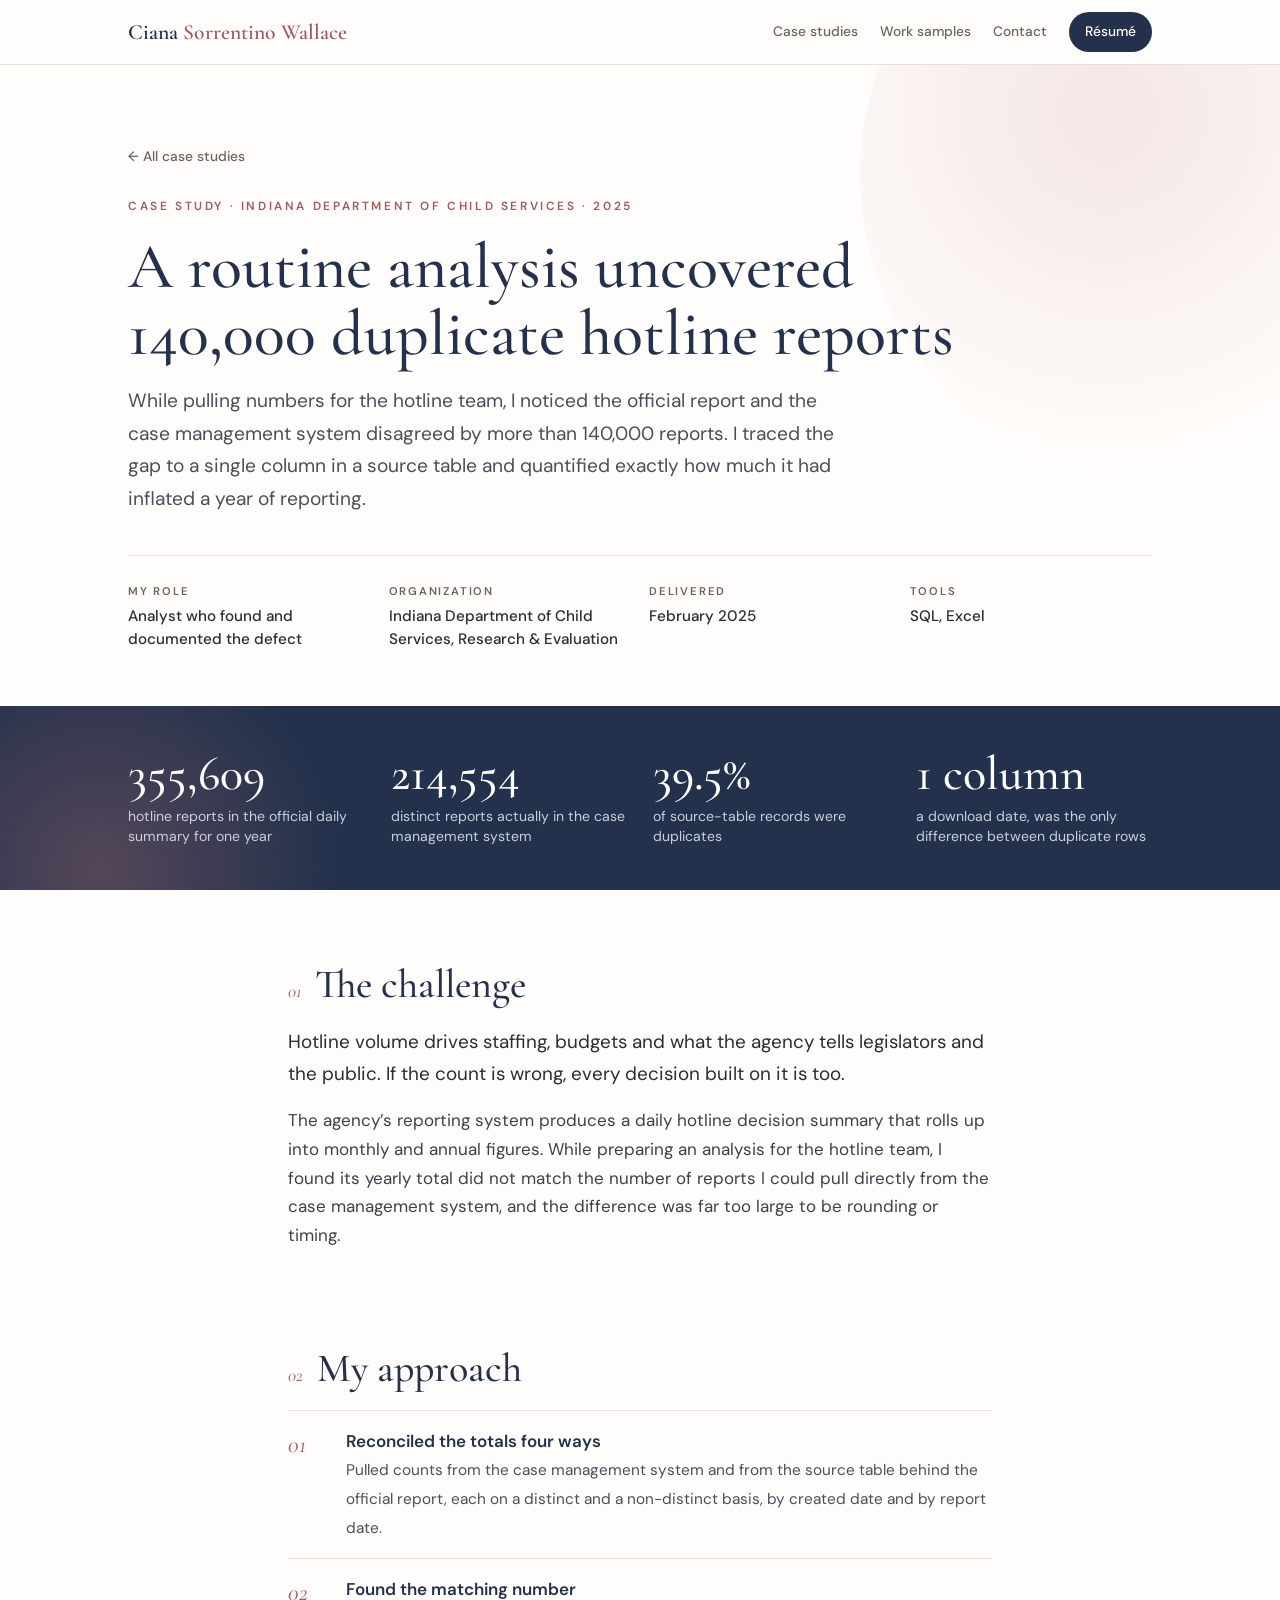
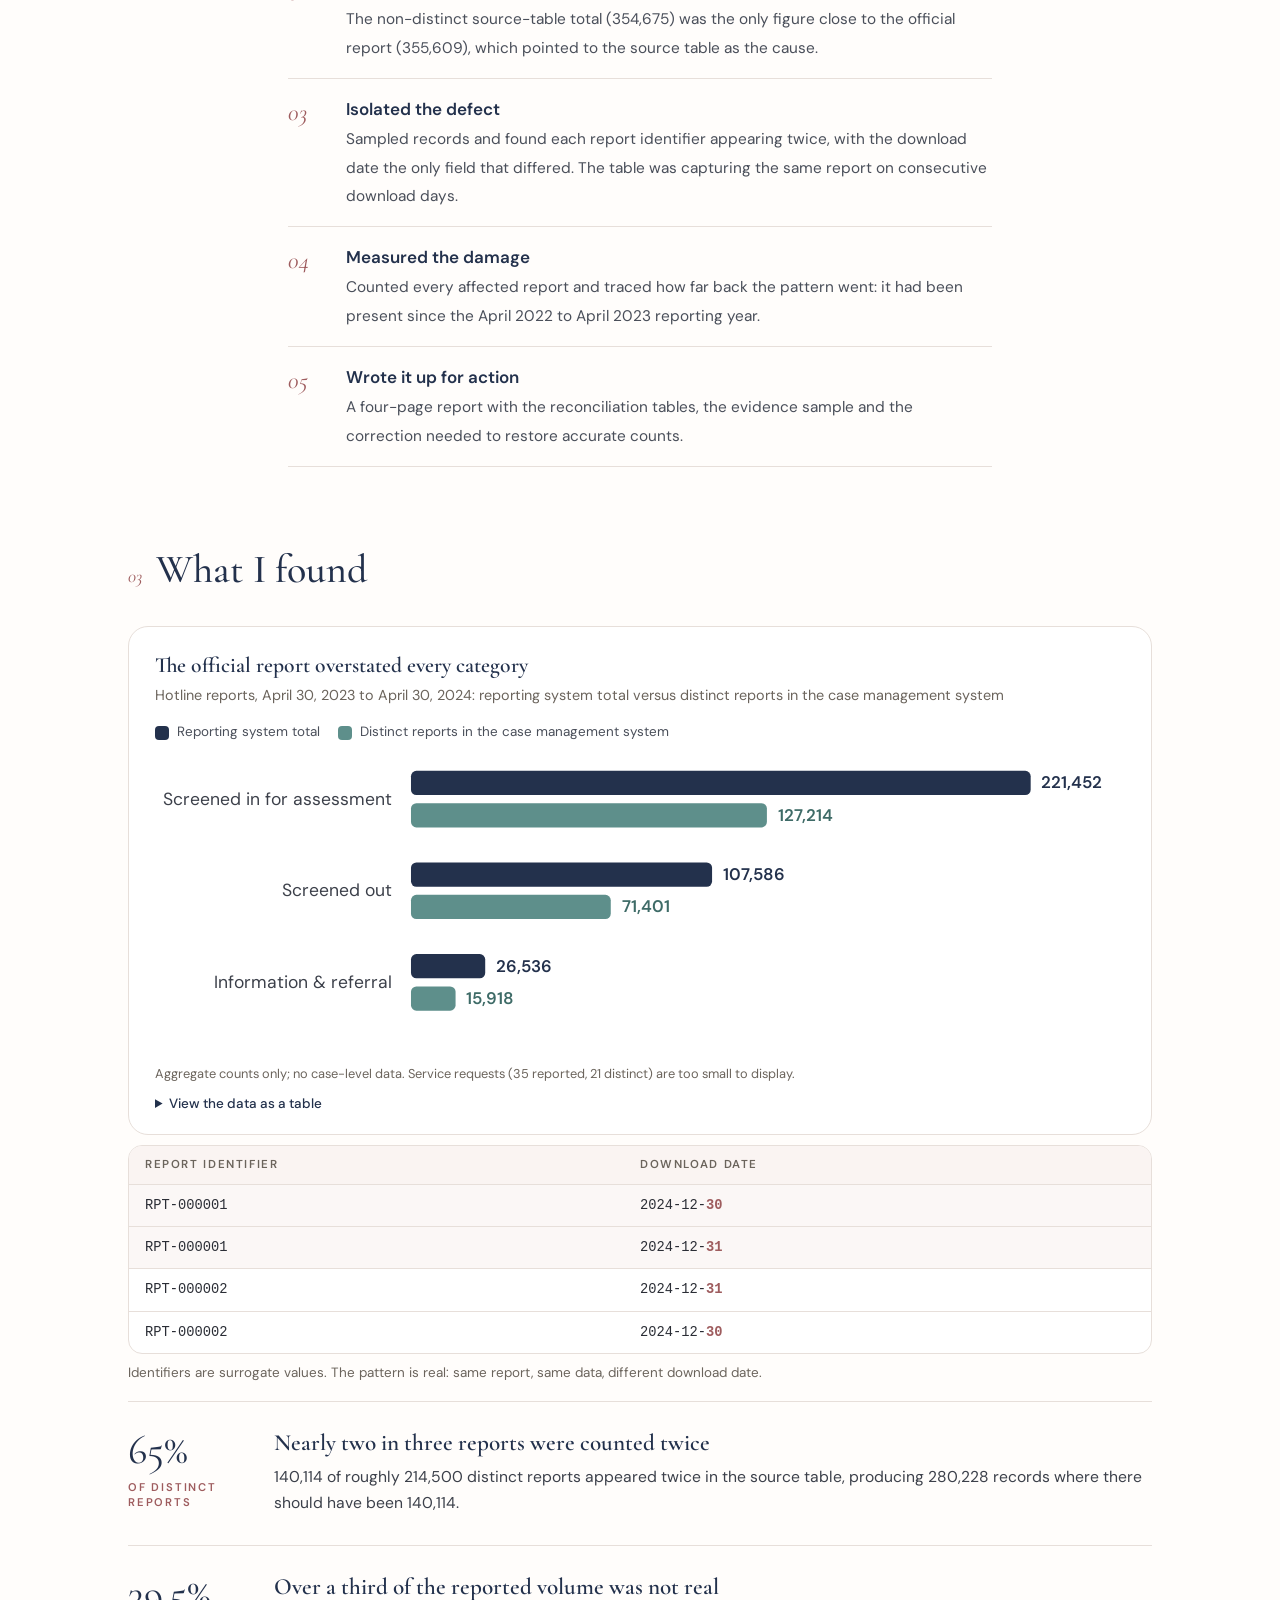
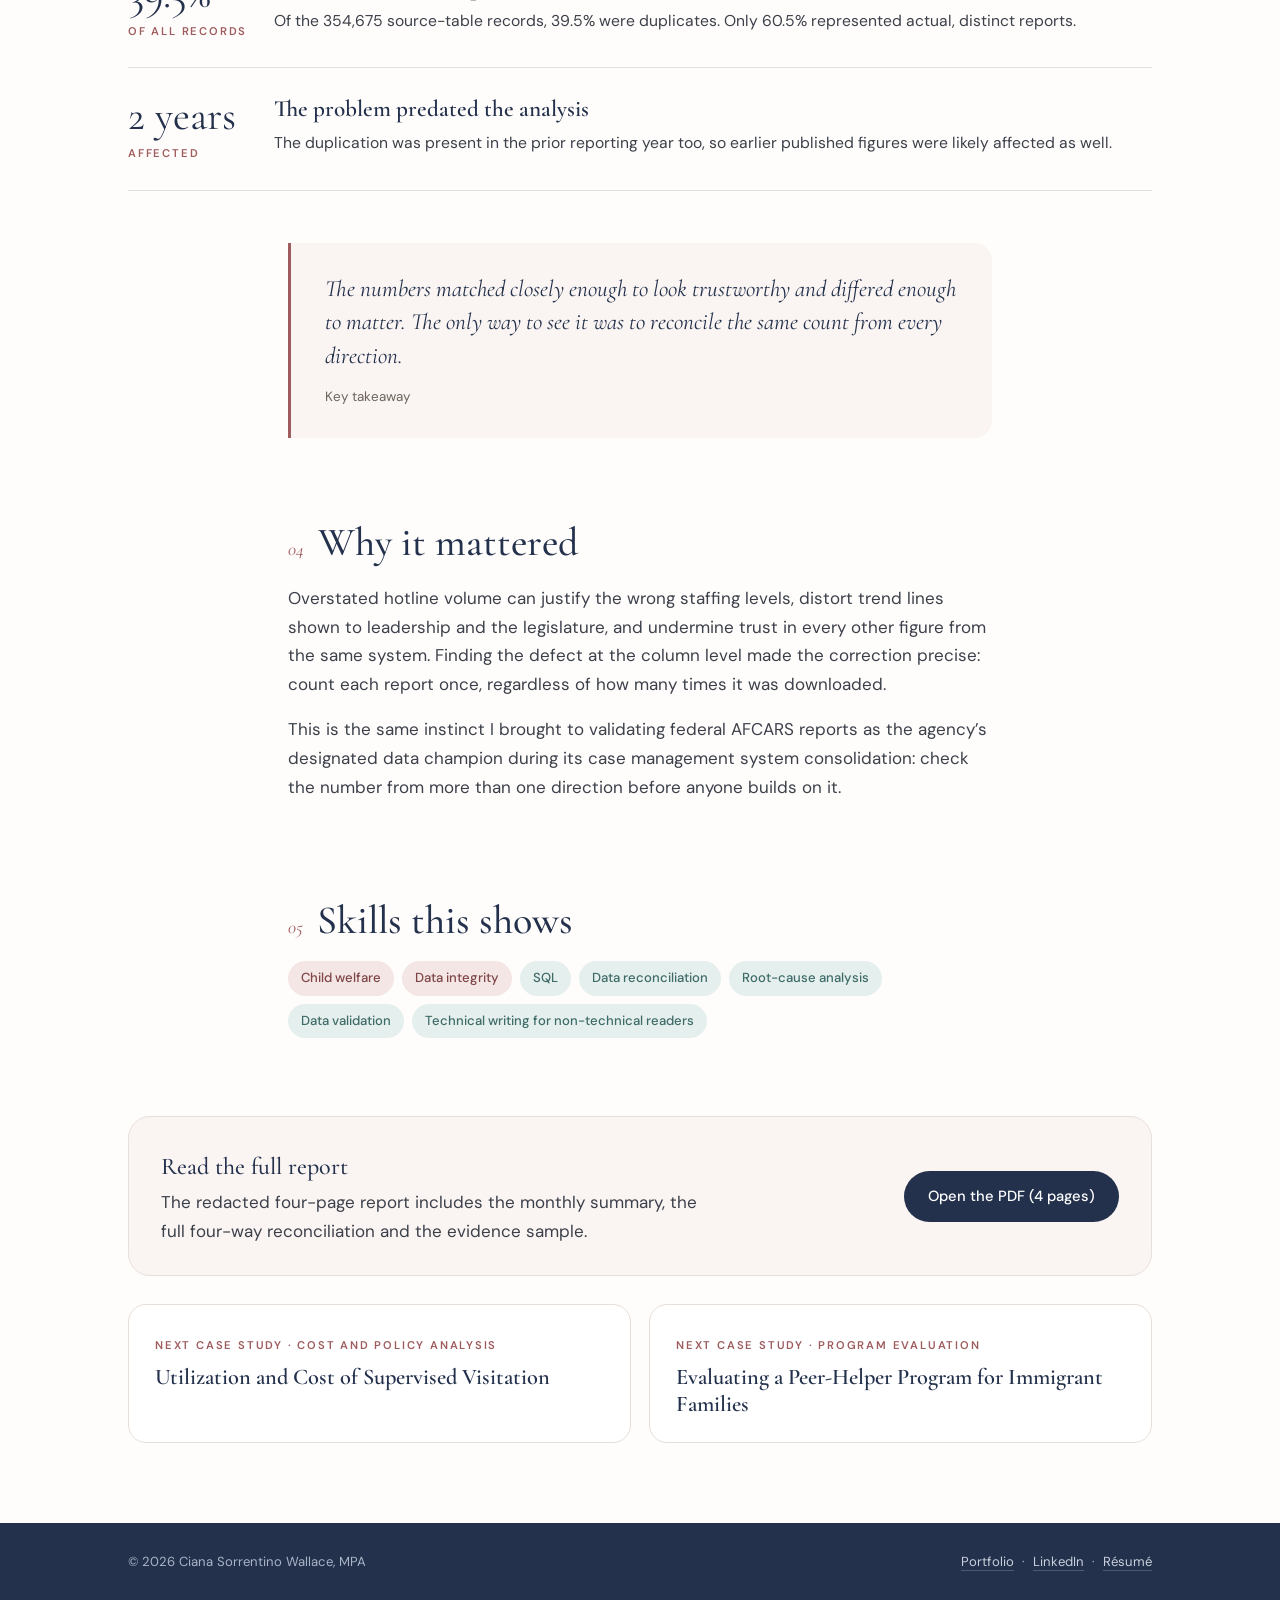
==== case-studies/hotline-data-discrepancy.html @ 630cbed9 "Add three case study pages and featured case studies section - Case studies: supervised visitation c" ====
<!doctype html>
<html lang="en">
<head>
<meta charset="utf-8">
<meta name="viewport" content="width=device-width, initial-scale=1">
<title>Finding a Hidden Duplication Defect in Hotline Data | Case study | Ciana Sorrentino Wallace, MPA</title>
<meta name="description" content="Case study: how a routine analysis uncovered a duplication defect that inflated a year of child abuse hotline reporting by 39.5 percent.">
<link rel="canonical" href="https://ciana-sorrentino-wallace.github.io/case-studies/hotline-data-discrepancy.html">
<meta name="author" content="Ciana Sorrentino Wallace">
<meta property="og:type" content="article">
<meta property="og:title" content="Finding a Hidden Duplication Defect in Hotline Data | Case study">
<meta property="og:description" content="Case study: how a routine analysis uncovered a duplication defect that inflated a year of child abuse hotline reporting by 39.5 percent.">
<meta property="og:url" content="https://ciana-sorrentino-wallace.github.io/case-studies/hotline-data-discrepancy.html">
<meta property="og:image" content="https://ciana-sorrentino-wallace.github.io/og-image.jpg">
<meta name="twitter:card" content="summary_large_image">
<link rel="icon" href="../favicon.ico" sizes="any">
<link rel="icon" type="image/png" sizes="32x32" href="../favicon-32.png">
<link rel="apple-touch-icon" href="../apple-touch-icon.png">
<meta name="theme-color" content="#23314C">
<link rel="preconnect" href="https://fonts.googleapis.com">
<link rel="preconnect" href="https://fonts.gstatic.com" crossorigin>
<link href="https://fonts.googleapis.com/css2?family=Cormorant+Garamond:ital,wght@0,500;0,600;1,500&family=DM+Sans:opsz,wght@9..40,400;9..40,500;9..40,600&display=swap" rel="stylesheet">
<link rel="stylesheet" href="case.css">
<script data-goatcounter="https://cianasw.goatcounter.com/count" async src="//gc.zgo.at/count.js"></script>
</head>
<body>
<a class="skip" href="#main">Skip to content</a>
<header class="nav"><div class="wrap">
  <a class="mark" href="../">Ciana <span>Sorrentino Wallace</span></a>
  <nav class="links" aria-label="Site">
    <a class="hide-sm" href="../#case-studies">Case studies</a>
    <a class="hide-sm" href="../#work">Work samples</a>
    <a class="hide-sm" href="../#contact">Contact</a>
    <a class="pill" href="../Ciana_Sorrentino_Wallace_Resume.pdf" target="_blank" rel="noopener" data-goatcounter-click="resume-case">R&eacute;sum&eacute;</a>
  </nav>
</div></header>
<main id="main">
<section class="hero"><div class="wrap">
  <a class="back" href="../#case-studies">&larr; All case studies</a>
  <div class="eyebrow">Case study &middot; Indiana Department of Child Services &middot; 2025</div>
  <h1>A routine analysis uncovered 140,000 duplicate hotline reports</h1>
  <p class="lede">While pulling numbers for the hotline team, I noticed the official report and the case management system disagreed by more than 140,000 reports. I traced the gap to a single column in a source table and quantified exactly how much it had inflated a year of reporting.</p>
  <div class="meta"><div><span>My role</span><b>Analyst who found and documented the defect</b></div><div><span>Organization</span><b>Indiana Department of Child Services, Research &amp; Evaluation</b></div><div><span>Delivered</span><b>February 2025</b></div><div><span>Tools</span><b>SQL, Excel</b></div></div>
</div></section>
<section class="glance" aria-label="At a glance"><div class="wrap"><div class="stats"><div><b>355,609</b><span>hotline reports in the official daily summary for one year</span></div><div><b>214,554</b><span>distinct reports actually in the case management system</span></div><div><b>39.5%</b><span>of source-table records were duplicates</span></div><div><b>1 column</b><span>a download date, was the only difference between duplicate rows</span></div></div></div></section>
<section class="sec"><div class="wrap narrow">
  <div class="lab"><i>01</i><h2>The challenge</h2></div>
  
  <p class="big">Hotline volume drives staffing, budgets and what the agency tells legislators and the public. If the count is wrong, every decision built on it is too.</p>
  <p>The agency&rsquo;s reporting system produces a daily hotline decision summary that rolls up into monthly and annual figures. While preparing an analysis for the hotline team, I found its yearly total did not match the number of reports I could pull directly from the case management system, and the difference was far too large to be rounding or timing.</p>
</div></section>
<section class="sec"><div class="wrap narrow">
  <div class="lab"><i>02</i><h2>My approach</h2></div>
  <ol class="steps"><li><b>Reconciled the totals four ways</b><span>Pulled counts from the case management system and from the source table behind the official report, each on a distinct and a non-distinct basis, by created date and by report date.</span></li><li><b>Found the matching number</b><span>The non-distinct source-table total (354,675) was the only figure close to the official report (355,609), which pointed to the source table as the cause.</span></li><li><b>Isolated the defect</b><span>Sampled records and found each report identifier appearing twice, with the download date the only field that differed. The table was capturing the same report on consecutive download days.</span></li><li><b>Measured the damage</b><span>Counted every affected report and traced how far back the pattern went: it had been present since the April 2022 to April 2023 reporting year.</span></li><li><b>Wrote it up for action</b><span>A four-page report with the reconciliation tables, the evidence sample and the correction needed to restore accurate counts.</span></li></ol>
</div></section>
<section class="sec"><div class="wrap">
  <div class="lab"><i>03</i><h2>What I found</h2></div>
  <figure class="chart">
  <div class="ct">The official report overstated every category</div>
  <div class="cs">Hotline reports, April 30, 2023 to April 30, 2024: reporting system total versus distinct reports in the case management system</div>
  <div class="legend"><span><i style="background:#23314C"></i>Reporting system total</span><span><i style="background:#5E8F8B"></i>Distinct reports in the case management system</span></div>
  <div class="sv" tabindex="0" role="region" aria-label="Chart, scrolls sideways on small screens"><svg viewBox="0 0 720 224" role="img" aria-labelledby="c2t c2d"><title id="c2t">Reported versus actual hotline reports by decision</title><desc id="c2d">For every hotline decision type, the reporting system total was far higher than the count of distinct reports in the case management system.</desc><text x="176" y="39.0" text-anchor="end" font-size="13" fill="#3C404A">Screened in for assessment</text><rect x="190" y="14" width="460.0" height="18" rx="4" fill="#23314C"><title>Reported: 221,452</title></rect><text x="658.0" y="27" font-size="12.5" fill="#23314C" font-weight="600">221,452</text><rect x="190" y="38" width="264.2" height="18" rx="4" fill="#5E8F8B"><title>Actual distinct reports: 127,214</title></rect><text x="462.2" y="51" font-size="12.5" fill="#3E6B67" font-weight="600">127,214</text><text x="176" y="107.0" text-anchor="end" font-size="13" fill="#3C404A">Screened out</text><rect x="190" y="82" width="223.5" height="18" rx="4" fill="#23314C"><title>Reported: 107,586</title></rect><text x="421.5" y="95" font-size="12.5" fill="#23314C" font-weight="600">107,586</text><rect x="190" y="106" width="148.3" height="18" rx="4" fill="#5E8F8B"><title>Actual distinct reports: 71,401</title></rect><text x="346.3" y="119" font-size="12.5" fill="#3E6B67" font-weight="600">71,401</text><text x="176" y="175.0" text-anchor="end" font-size="13" fill="#3C404A">Information &amp; referral</text><rect x="190" y="150" width="55.1" height="18" rx="4" fill="#23314C"><title>Reported: 26,536</title></rect><text x="253.1" y="163" font-size="12.5" fill="#23314C" font-weight="600">26,536</text><rect x="190" y="174" width="33.1" height="18" rx="4" fill="#5E8F8B"><title>Actual distinct reports: 15,918</title></rect><text x="231.1" y="187" font-size="12.5" fill="#3E6B67" font-weight="600">15,918</text></svg></div>
  <figcaption>Aggregate counts only; no case-level data. Service requests (35 reported, 21 distinct) are too small to display.</figcaption>
  <details><summary>View the data as a table</summary><table><thead><tr><th scope="col">Decision</th><th scope="col">Reporting system total</th><th scope="col">Distinct reports (case management system)</th></tr></thead><tbody><tr><td>Screened in for assessment</td><td>221,452</td><td>127,214</td></tr><tr><td>Screened out</td><td>107,586</td><td>71,401</td></tr><tr><td>Information &amp; referral</td><td>26,536</td><td>15,918</td></tr><tr><td>All decisions</td><td>355,609</td><td>214,554</td></tr></tbody></table></details>
</figure>
  <div class="dups" role="table" aria-label="Sample of duplicated source-table rows (surrogate identifiers)">
    <div role="row"><span role="columnheader">Report identifier</span><span role="columnheader">Download date</span></div>
    <div class="pair" role="row"><span role="cell">RPT-000001</span><span role="cell">2024-12-<em>30</em></span></div>
    <div class="pair" role="row"><span role="cell">RPT-000001</span><span role="cell">2024-12-<em>31</em></span></div>
    <div role="row"><span role="cell">RPT-000002</span><span role="cell">2024-12-<em>31</em></span></div>
    <div role="row"><span role="cell">RPT-000002</span><span role="cell">2024-12-<em>30</em></span></div>
  </div>
  <p style="font-size:.84rem;color:#6B645C;margin-top:8px">Identifiers are surrogate values. The pattern is real: same report, same data, different download date.</p><div class="finding"><div class="n">65%<small>Of distinct reports</small></div><div><h3>Nearly two in three reports were counted twice</h3><p>140,114 of roughly 214,500 distinct reports appeared twice in the source table, producing 280,228 records where there should have been 140,114.</p></div></div><div class="finding"><div class="n">39.5%<small>Of all records</small></div><div><h3>Over a third of the reported volume was not real</h3><p>Of the 354,675 source-table records, 39.5% were duplicates. Only 60.5% represented actual, distinct reports.</p></div></div><div class="finding"><div class="n">2 years<small>Affected</small></div><div><h3>The problem predated the analysis</h3><p>The duplication was present in the prior reporting year too, so earlier published figures were likely affected as well.</p></div></div>
</div></section>
<div class="wrap narrow"><blockquote class="pull"><p>The numbers matched closely enough to look trustworthy and differed enough to matter. The only way to see it was to reconcile the same count from every direction.</p><cite>Key takeaway</cite></blockquote></div><section class="sec"><div class="wrap narrow">
  <div class="lab"><i>04</i><h2>Why it mattered</h2></div>
  
  <p>Overstated hotline volume can justify the wrong staffing levels, distort trend lines shown to leadership and the legislature, and undermine trust in every other figure from the same system. Finding the defect at the column level made the correction precise: count each report once, regardless of how many times it was downloaded.</p>
  <p>This is the same instinct I brought to validating federal AFCARS reports as the agency&rsquo;s designated data champion during its case management system consolidation: check the number from more than one direction before anyone builds on it.</p>
</div></section>
<section class="sec"><div class="wrap narrow">
  <div class="lab"><i>05</i><h2>Skills this shows</h2></div>
  <div class="chips"><span class="chip rose">Child welfare</span><span class="chip rose">Data integrity</span><span class="chip">SQL</span><span class="chip">Data reconciliation</span><span class="chip">Root-cause analysis</span><span class="chip">Data validation</span><span class="chip">Technical writing for non-technical readers</span></div>
</div></section>
<div class="wrap"><div class="report">
  <p><b>Read the full report</b>The redacted four-page report includes the monthly summary, the full four-way reconciliation and the evidence sample.</p>
  <a class="btn primary" href="../07_Hotline_Data_Discrepancy_Report.pdf" target="_blank" rel="noopener" data-goatcounter-click="case-pdf-07">Open the PDF (4 pages)</a>
</div></div>

  <div class="wrap"><div class="next"><a href="supervised-visitation-cost-analysis.html"><small>Next case study &middot; Cost and policy analysis</small><b>Utilization and Cost of Supervised Visitation</b></a><a href="natural-helpers-evaluation.html"><small>Next case study &middot; Program evaluation</small><b>Evaluating a Peer-Helper Program for Immigrant Families</b></a></div></div>
</main>
<footer><div class="wrap"><span>&copy; 2026 Ciana Sorrentino Wallace, MPA</span><span><a href="../">Portfolio</a> &nbsp;&middot;&nbsp; <a href="https://www.linkedin.com/in/cianasorrentino/" target="_blank" rel="noopener">LinkedIn</a> &nbsp;&middot;&nbsp; <a href="../Ciana_Sorrentino_Wallace_Resume.pdf" target="_blank" rel="noopener">R&eacute;sum&eacute;</a></span></div></footer>
</body>
</html>
---- case-studies/case.css ----
:root{
  --navy:#23314C; --navy-2:#2E3F60; --rose:#9E5C5E; --rose-soft:#F3E6E4; --rose-mist:#FAF4F2;
  --teal:#5E8F8B; --teal-dk:#3E6B67; --teal-soft:#E5EFEE; --grey:#6B645C; --ink:#2A2D35; --line:#E7DFDA; --paper:#FFFDFB;
  --serif:'Cormorant Garamond', Georgia, serif; --sans:'DM Sans', system-ui, -apple-system, sans-serif;
}
*{box-sizing:border-box;margin:0;padding:0}
html{scroll-behavior:smooth}
body{font-family:var(--sans);color:var(--ink);background:var(--paper);line-height:1.7;font-size:17px;-webkit-font-smoothing:antialiased}
a{color:inherit}
.wrap{max-width:1080px;margin:0 auto;padding:0 28px}
.narrow{max-width:760px}
.skip{position:absolute;left:-999px;top:0;background:var(--navy);color:#fff;padding:10px 16px;z-index:50}
.skip:focus{left:16px;top:12px}

/* nav */
header.nav{position:sticky;top:0;z-index:20;background:rgba(255,253,251,.92);backdrop-filter:saturate(160%) blur(10px);border-bottom:1px solid var(--line)}
.nav .wrap{display:flex;align-items:center;justify-content:space-between;height:64px;gap:16px}
.mark{font-family:var(--serif);font-size:1.35rem;font-weight:600;color:var(--navy);text-decoration:none;white-space:nowrap}
.mark span{color:var(--rose)}
.nav .links{display:flex;gap:22px;align-items:center}
.nav .links a{text-decoration:none;font-size:.86rem;font-weight:500;color:var(--grey)}
.nav .links a:hover{color:var(--navy)}
.nav .links a.pill{padding:8px 16px;border-radius:999px;background:var(--navy);color:#fff}
.nav .links a.pill:hover{background:var(--rose)}
@media(max-width:700px){.nav .links a.hide-sm{display:none}}

/* hero */
.hero{padding:76px 0 56px;position:relative;overflow:hidden}
.hero:before{content:"";position:absolute;right:-200px;top:-200px;width:620px;height:620px;border-radius:50%;background:radial-gradient(circle at 40% 40%,var(--rose-soft),rgba(243,230,228,0) 68%);z-index:-1}
.back{display:inline-flex;gap:8px;align-items:center;font-size:.86rem;font-weight:500;color:var(--grey);text-decoration:none;margin-bottom:28px}
.back:hover{color:var(--rose)}
.eyebrow{font-size:.74rem;letter-spacing:.22em;text-transform:uppercase;color:var(--rose);font-weight:600}
.hero h1{font-family:var(--serif);font-weight:500;color:var(--navy);font-size:clamp(2.4rem,5.4vw,4rem);line-height:1.05;margin:16px 0 18px;max-width:900px}
.hero .lede{font-size:1.2rem;color:#4A4F5A;max-width:720px}
.meta{display:grid;grid-template-columns:repeat(4,minmax(0,1fr));gap:18px;margin-top:40px;padding-top:26px;border-top:1px solid var(--line)}
.meta div span{display:block;font-size:.7rem;letter-spacing:.16em;text-transform:uppercase;color:var(--grey);font-weight:600;margin-bottom:4px}
.meta div b{font-weight:500;color:var(--ink);font-size:.95rem;line-height:1.45;display:block}
@media(max-width:820px){.meta{grid-template-columns:repeat(2,minmax(0,1fr))}}

/* stats */
.glance{background:var(--navy);color:#E9ECF2;padding:44px 0;position:relative;overflow:hidden}
.glance:before{content:"";position:absolute;left:-140px;bottom:-220px;width:480px;height:480px;border-radius:50%;background:radial-gradient(circle,rgba(176,110,112,.35),rgba(176,110,112,0) 70%)}
.stats{display:grid;grid-template-columns:repeat(4,minmax(0,1fr));gap:26px;position:relative}
.stats div b{display:block;font-family:var(--serif);font-size:clamp(2.2rem,4vw,3rem);font-weight:500;color:#fff;line-height:1}
.stats div span{display:block;font-size:.88rem;color:#C9CFDB;margin-top:8px;line-height:1.45}
@media(max-width:820px){.stats{grid-template-columns:repeat(2,minmax(0,1fr))}}

/* body sections */
.sec{padding:72px 0 8px}
.sec .lab{display:flex;align-items:baseline;gap:14px;margin-bottom:18px}
.sec .lab i{font-family:var(--serif);font-style:italic;color:var(--rose);font-size:1.15rem}
.sec h2{font-family:var(--serif);font-weight:500;font-size:clamp(1.9rem,3.4vw,2.5rem);color:var(--navy);line-height:1.12}
.sec p{margin-bottom:16px;color:#3C404A}
.sec p.big{font-size:1.18rem;color:var(--ink)}
.steps{list-style:none;counter-reset:s;margin-top:10px}
.steps li{counter-increment:s;position:relative;padding:16px 0 16px 58px;border-top:1px solid var(--line)}
.steps li:last-child{border-bottom:1px solid var(--line)}
.steps li:before{content:counter(s,decimal-leading-zero);position:absolute;left:0;top:14px;font-family:var(--serif);font-size:1.5rem;color:var(--rose);font-style:italic}
.steps li b{display:block;color:var(--navy);font-weight:600}
.steps li span{color:#4A4F5A;font-size:.96rem}

.finding{display:grid;grid-template-columns:120px 1fr;gap:26px;padding:28px 0;border-top:1px solid var(--line)}
.finding:last-of-type{border-bottom:1px solid var(--line)}
.finding .n{font-family:var(--serif);font-size:2.6rem;line-height:1;color:var(--navy)}
.finding .n small{display:block;font-family:var(--sans);font-size:.7rem;letter-spacing:.16em;text-transform:uppercase;color:var(--rose);font-weight:600;margin-top:8px;line-height:1.4}
.finding h3{font-family:var(--serif);font-size:1.45rem;font-weight:600;color:var(--navy);line-height:1.2;margin-bottom:6px}
.finding p{margin:0;font-size:.98rem}
@media(max-width:640px){.finding{grid-template-columns:1fr;gap:10px}}

/* figures */
figure.chart{margin:34px 0 10px;background:#fff;border:1px solid var(--line);border-radius:20px;padding:26px 26px 18px}
figure.chart .ct{font-family:var(--serif);font-size:1.35rem;font-weight:600;color:var(--navy);line-height:1.2}
figure.chart .cs{font-size:.9rem;color:var(--grey);margin:4px 0 14px}
figure.chart svg{display:block;width:100%;height:auto;overflow:visible}
figure.chart figcaption{font-size:.8rem;color:var(--grey);margin-top:10px;line-height:1.5}
figure.chart details{margin-top:10px;font-size:.84rem}
figure.chart summary{cursor:pointer;color:var(--navy);font-weight:500}
figure.chart table{border-collapse:collapse;margin-top:10px;width:100%;font-size:.84rem}
figure.chart th,figure.chart td{text-align:left;padding:6px 8px;border-bottom:1px solid var(--line)}
figure.chart th{color:var(--grey);font-weight:600}
.legend{display:flex;flex-wrap:wrap;gap:18px;font-size:.84rem;color:#4A4F5A;margin-bottom:8px}
.legend span{display:inline-flex;align-items:center;gap:8px}
.legend i{display:inline-block;width:14px;height:14px;border-radius:4px}

/* quote */
.pull{margin:44px 0 10px;padding:30px 34px;border-left:3px solid var(--rose);background:var(--rose-mist);border-radius:0 18px 18px 0}
.pull p{font-family:var(--serif);font-style:italic;font-size:1.45rem;line-height:1.45;color:var(--navy);margin:0}
.pull cite{display:block;font-style:normal;font-size:.84rem;color:var(--grey);margin-top:12px}

/* recs */
.recs{display:grid;grid-template-columns:repeat(2,minmax(0,1fr));gap:18px;margin-top:10px}
.recs div{background:#fff;border:1px solid var(--line);border-radius:16px;padding:22px 22px 20px}
.recs b{display:block;font-family:var(--serif);font-size:1.25rem;color:var(--navy);font-weight:600;line-height:1.25;margin-bottom:6px}
.recs span{font-size:.94rem;color:#4A4F5A}
@media(max-width:760px){.recs{grid-template-columns:1fr}}

.chips{display:flex;flex-wrap:wrap;gap:8px;margin-top:6px}
.chip{font-size:.82rem;padding:6px 13px;border-radius:999px;background:var(--teal-soft);color:var(--teal-dk);font-weight:500}
.chip.rose{background:var(--rose-soft);color:#7E4446}

/* report cta + next */
.report{margin:70px 0 0;display:flex;flex-wrap:wrap;gap:18px 28px;align-items:center;justify-content:space-between;padding:30px 32px;border-radius:22px;background:var(--rose-mist);border:1px solid var(--line)}
.report p{margin:0;max-width:560px;color:#3C404A}
.report p b{display:block;font-family:var(--serif);font-size:1.5rem;color:var(--navy);font-weight:500}
.btn{display:inline-block;padding:13px 24px;border-radius:999px;text-decoration:none;font-weight:500;font-size:.92rem;transition:all .2s}
.btn.primary{background:var(--navy);color:#fff}
.btn.primary:hover{background:var(--rose)}
.btn.ghost{border:1px solid var(--navy);color:var(--navy)}
.btn.ghost:hover{border-color:var(--rose);color:var(--rose)}
.next{margin:28px 0 80px;display:grid;grid-template-columns:repeat(2,minmax(0,1fr));gap:18px}
.next a{display:block;text-decoration:none;padding:24px 26px;border:1px solid var(--line);border-radius:18px;background:#fff;transition:all .2s}
.next a:hover{border-color:var(--rose);transform:translateY(-2px)}
.next small{font-size:.7rem;letter-spacing:.16em;text-transform:uppercase;color:var(--rose);font-weight:600}
.next b{display:block;font-family:var(--serif);font-size:1.4rem;color:var(--navy);font-weight:600;line-height:1.2;margin-top:6px}
@media(max-width:700px){.next{grid-template-columns:1fr}}

/* logic model */
.lm{display:grid;grid-template-columns:repeat(5,minmax(0,1fr));gap:12px;margin-top:8px}
.lm div{position:relative;background:#fff;border:1px solid var(--line);border-radius:14px;padding:16px 14px 14px}
.lm div:not(:last-child):after{content:"\2192";position:absolute;right:-13px;top:50%;transform:translateY(-50%);color:var(--rose);font-size:1.1rem;background:var(--paper);line-height:1;padding:2px 0;z-index:1}
.lm h4{font-size:.7rem;letter-spacing:.16em;text-transform:uppercase;color:var(--rose);margin-bottom:8px}
.lm ul{list-style:none}
.lm li{font-size:.82rem;color:#3C404A;padding:5px 0;border-top:1px dashed var(--line);line-height:1.4}
.lm li:first-child{border-top:0}
@media(max-width:900px){.lm{grid-template-columns:1fr}.lm div:not(:last-child):after{content:"\2193";right:auto;left:50%;top:auto;bottom:-14px;transform:translateX(-50%)}}

/* dup rows */
.dups{font-family:ui-monospace,SFMono-Regular,Menlo,monospace;font-size:.86rem;background:#fff;border:1px solid var(--line);border-radius:14px;overflow:hidden;margin-top:6px}
.dups div{display:grid;grid-template-columns:1fr 1fr;padding:9px 16px;border-top:1px solid var(--line)}
.dups div:first-child{border-top:0;background:var(--rose-mist);font-family:var(--sans);font-size:.72rem;letter-spacing:.14em;text-transform:uppercase;color:var(--grey);font-weight:600}
.dups div.pair{background:#FBF7F6}
.dups em{font-style:normal;color:var(--rose);font-weight:600}

footer{background:var(--navy);color:#AAB4C7;font-size:.82rem;padding:28px 0}
footer .wrap{display:flex;justify-content:space-between;flex-wrap:wrap;gap:10px}
footer a{color:#C9CFDB;text-decoration:none;border-bottom:1px solid #4A5A7B}
footer a:hover{color:#fff}
@media (prefers-reduced-motion: reduce){html{scroll-behavior:auto}}
figure.chart .sv{overflow-x:auto;-webkit-overflow-scrolling:touch}
@media(max-width:640px){figure.chart{padding:20px 16px 14px}figure.chart .sv svg{min-width:520px}figure.chart .sv:after{content:"Swipe to see the full chart \2192";display:block;font-size:.74rem;color:var(--grey);margin-top:6px}}
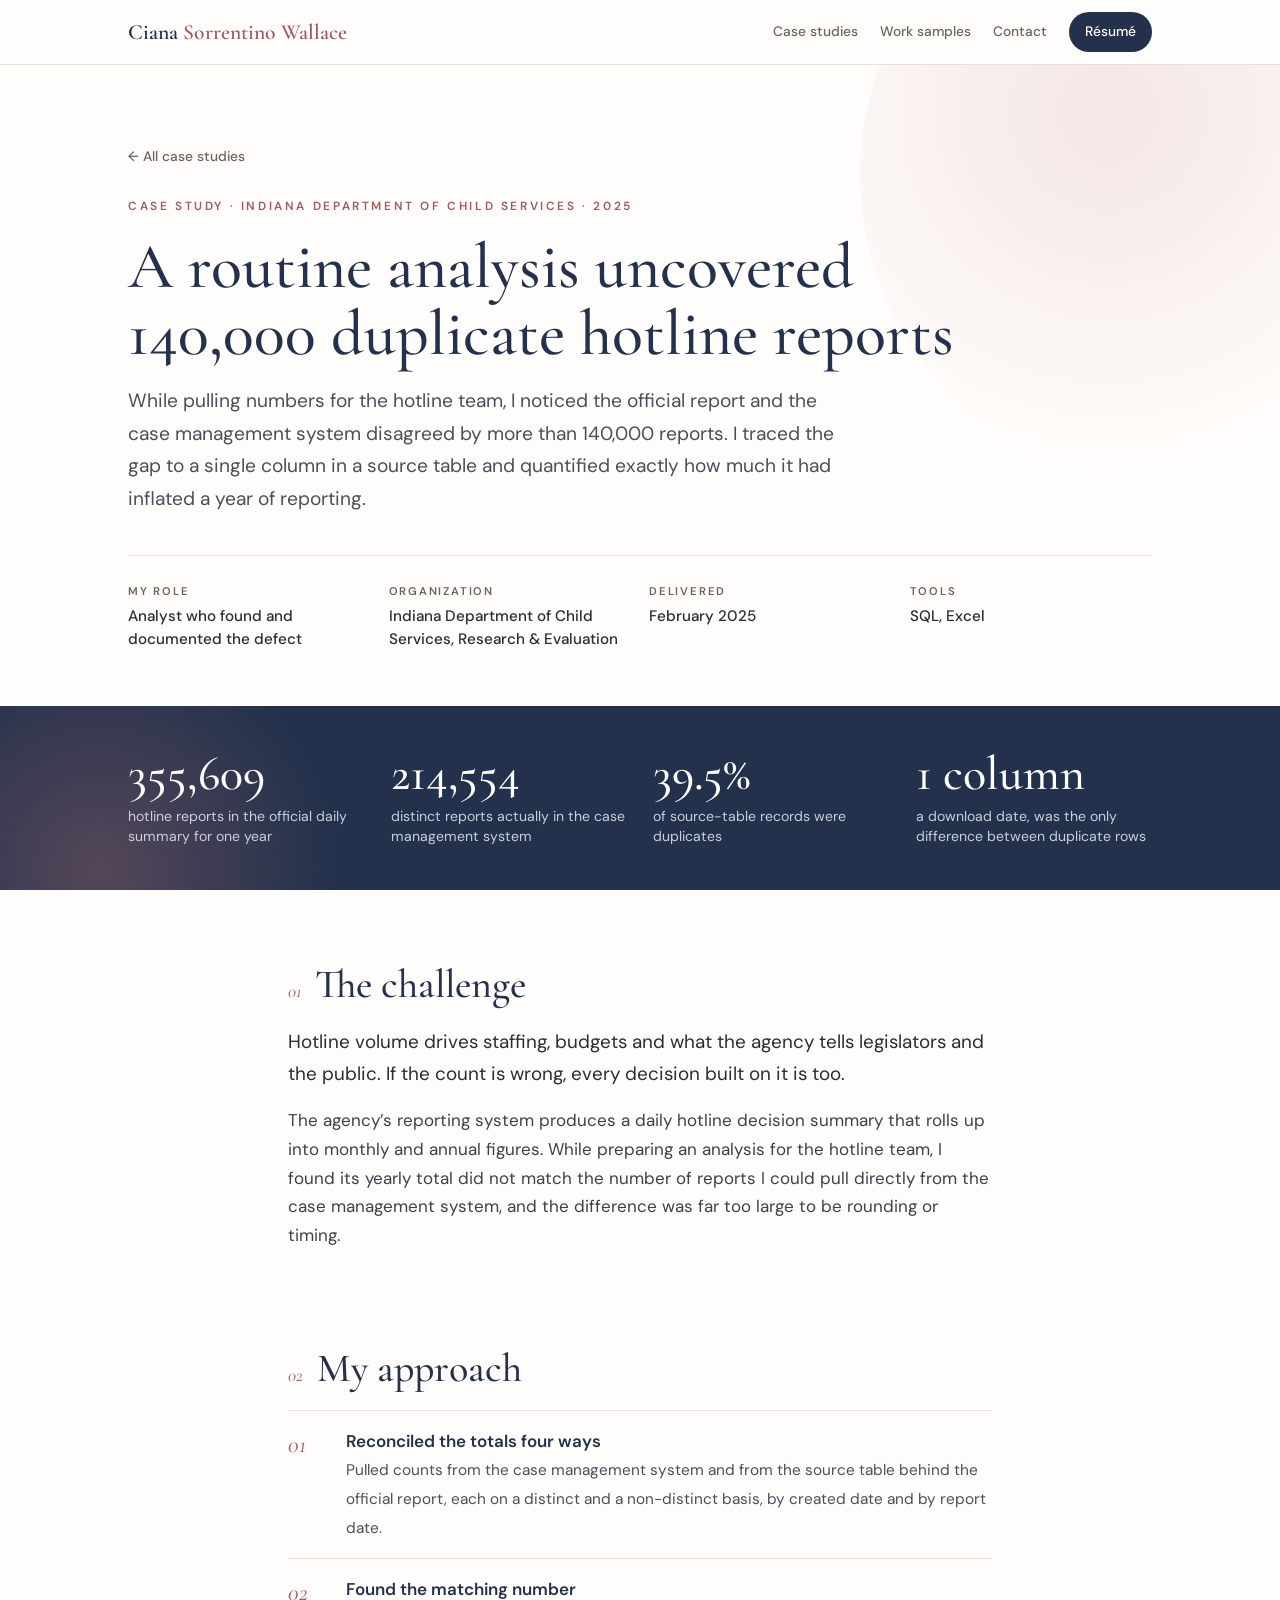
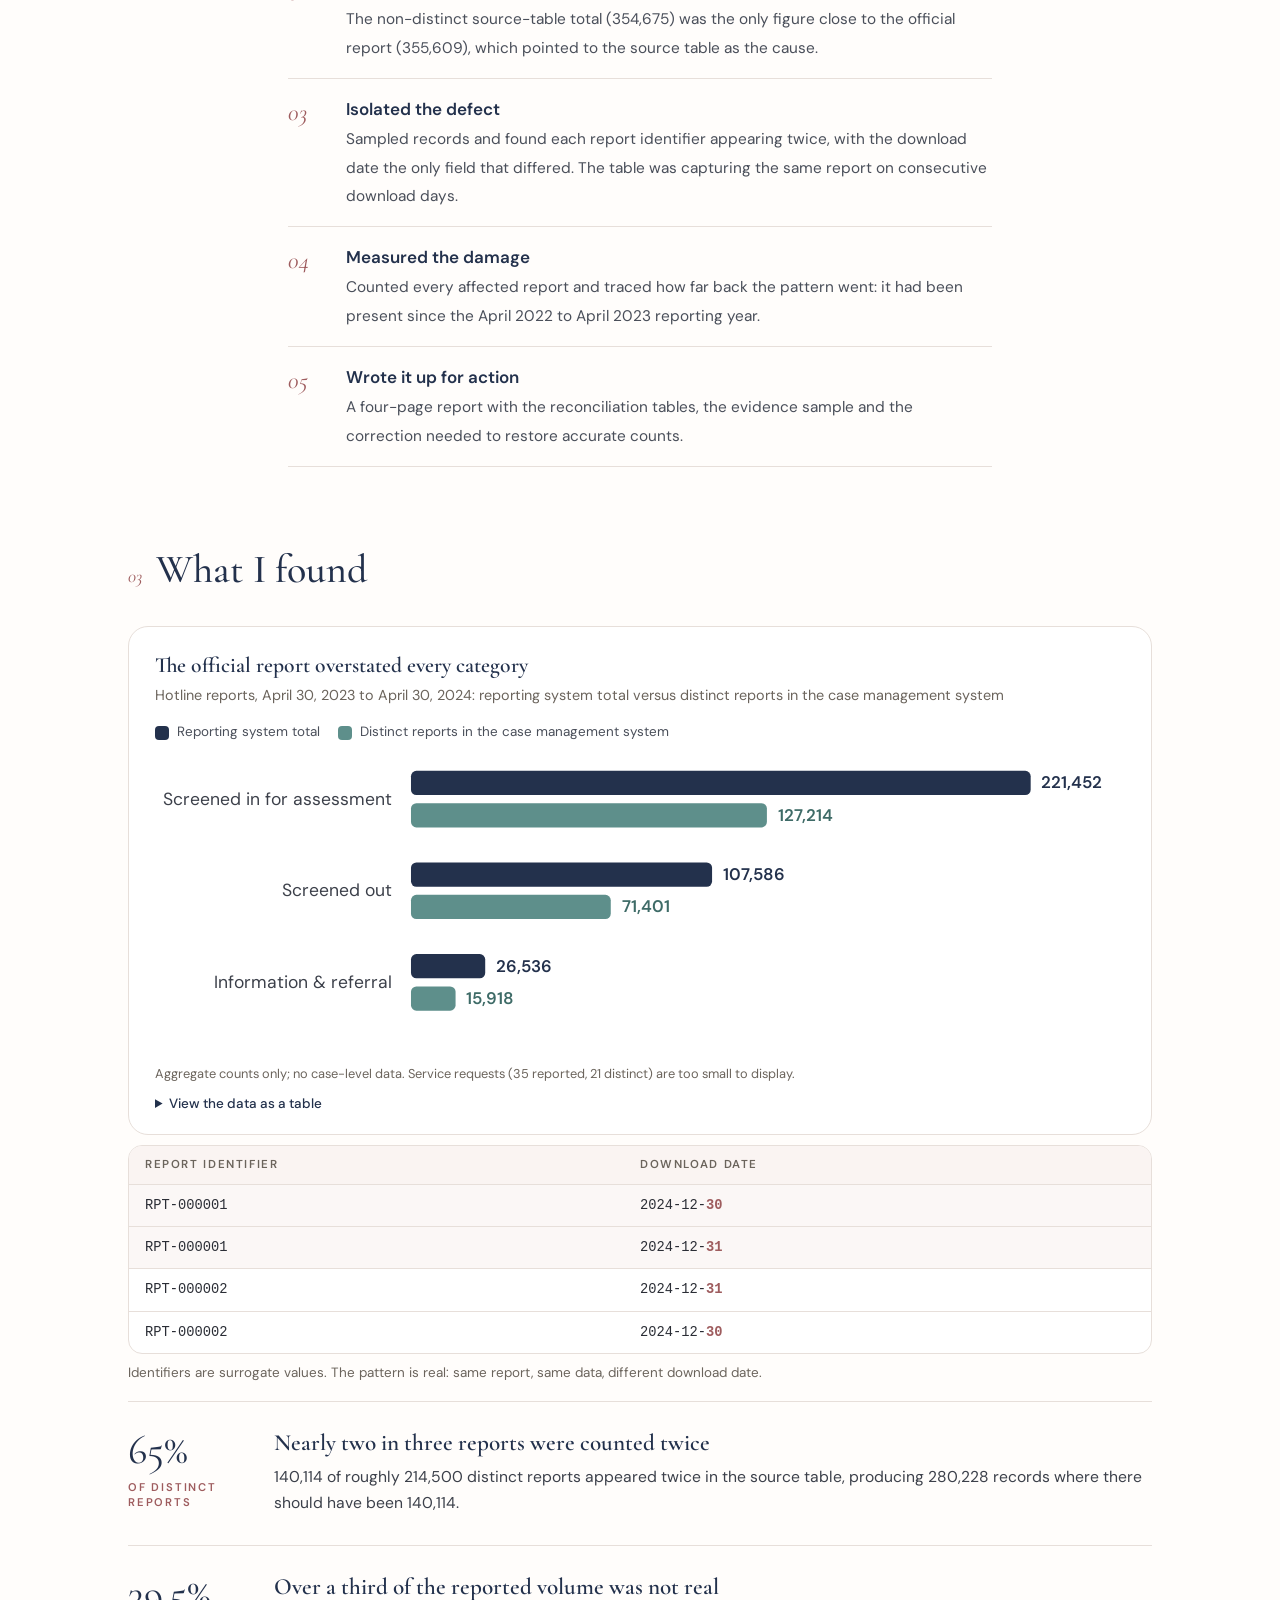
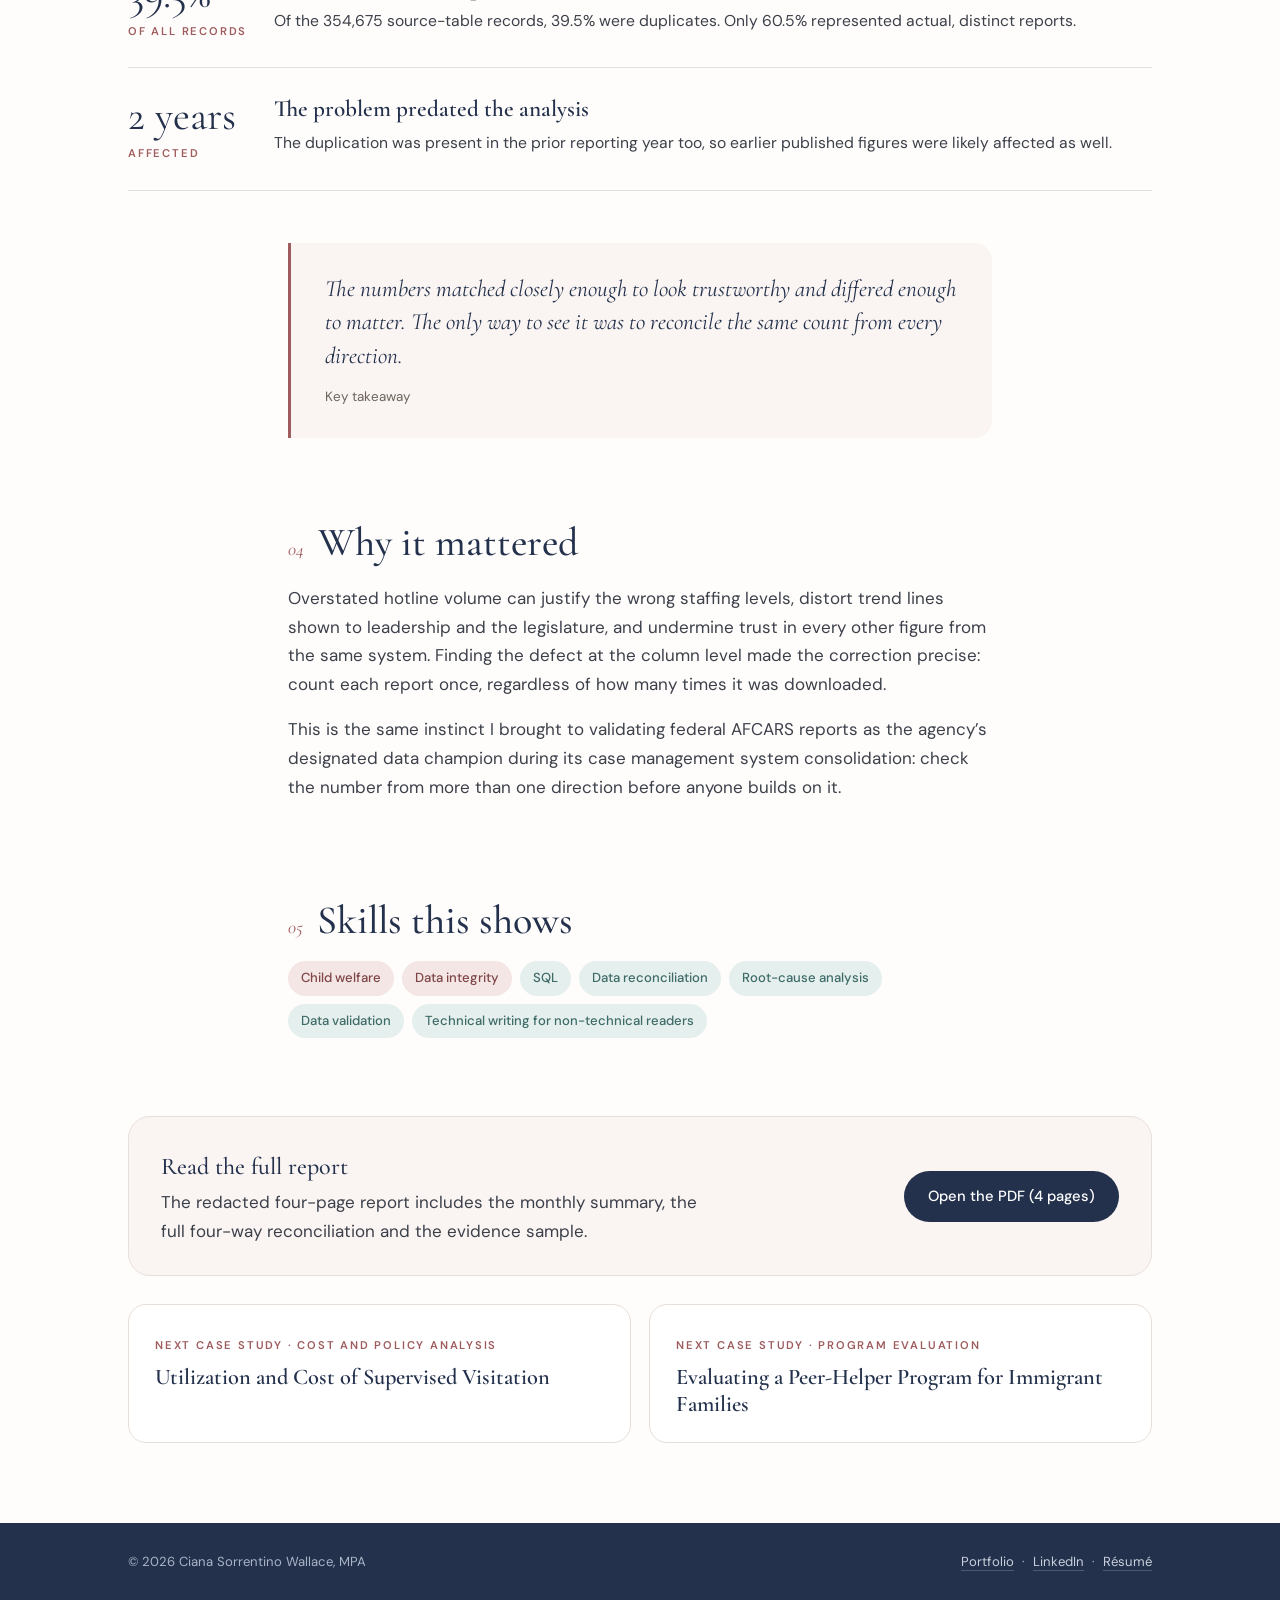
==== commit 08b9bc3f: "Add subtle motion: count-up stats, charts that draw in, styled tooltips - Shared assets/motion.js; p" ====
--- a/case-studies/hotline-data-discrepancy.html
+++ b/case-studies/hotline-data-discrepancy.html
@@ -21,6 +21,7 @@
 <link rel="preconnect" href="https://fonts.gstatic.com" crossorigin>
 <link href="https://fonts.googleapis.com/css2?family=Cormorant+Garamond:ital,wght@0,500;0,600;1,500&family=DM+Sans:opsz,wght@9..40,400;9..40,500;9..40,600&display=swap" rel="stylesheet">
 <link rel="stylesheet" href="case.css">
+<script src="../assets/motion.js" defer></script>
 <script data-goatcounter="https://cianasw.goatcounter.com/count" async src="//gc.zgo.at/count.js"></script>
 </head>
 <body>
@@ -59,7 +60,7 @@
   <div class="ct">The official report overstated every category</div>
   <div class="cs">Hotline reports, April 30, 2023 to April 30, 2024: reporting system total versus distinct reports in the case management system</div>
   <div class="legend"><span><i style="background:#23314C"></i>Reporting system total</span><span><i style="background:#5E8F8B"></i>Distinct reports in the case management system</span></div>
-  <div class="sv" tabindex="0" role="region" aria-label="Chart, scrolls sideways on small screens"><svg viewBox="0 0 720 224" role="img" aria-labelledby="c2t c2d"><title id="c2t">Reported versus actual hotline reports by decision</title><desc id="c2d">For every hotline decision type, the reporting system total was far higher than the count of distinct reports in the case management system.</desc><text x="176" y="39.0" text-anchor="end" font-size="13" fill="#3C404A">Screened in for assessment</text><rect x="190" y="14" width="460.0" height="18" rx="4" fill="#23314C"><title>Reported: 221,452</title></rect><text x="658.0" y="27" font-size="12.5" fill="#23314C" font-weight="600">221,452</text><rect x="190" y="38" width="264.2" height="18" rx="4" fill="#5E8F8B"><title>Actual distinct reports: 127,214</title></rect><text x="462.2" y="51" font-size="12.5" fill="#3E6B67" font-weight="600">127,214</text><text x="176" y="107.0" text-anchor="end" font-size="13" fill="#3C404A">Screened out</text><rect x="190" y="82" width="223.5" height="18" rx="4" fill="#23314C"><title>Reported: 107,586</title></rect><text x="421.5" y="95" font-size="12.5" fill="#23314C" font-weight="600">107,586</text><rect x="190" y="106" width="148.3" height="18" rx="4" fill="#5E8F8B"><title>Actual distinct reports: 71,401</title></rect><text x="346.3" y="119" font-size="12.5" fill="#3E6B67" font-weight="600">71,401</text><text x="176" y="175.0" text-anchor="end" font-size="13" fill="#3C404A">Information &amp; referral</text><rect x="190" y="150" width="55.1" height="18" rx="4" fill="#23314C"><title>Reported: 26,536</title></rect><text x="253.1" y="163" font-size="12.5" fill="#23314C" font-weight="600">26,536</text><rect x="190" y="174" width="33.1" height="18" rx="4" fill="#5E8F8B"><title>Actual distinct reports: 15,918</title></rect><text x="231.1" y="187" font-size="12.5" fill="#3E6B67" font-weight="600">15,918</text></svg></div>
+  <div class="sv" tabindex="0" role="region" aria-label="Chart, scrolls sideways on small screens"><svg viewBox="0 0 720 224" role="img" aria-labelledby="c2t c2d"><title id="c2t">Reported versus actual hotline reports by decision</title><desc id="c2d">For every hotline decision type, the reporting system total was far higher than the count of distinct reports in the case management system.</desc><text x="176" y="39.0" text-anchor="end" font-size="13" fill="#3C404A">Screened in for assessment</text><rect class="bar" tabindex="0" role="img" aria-label="Screened in for assessment, reporting system total: 221,452" data-tip="Reporting system total: 221,452" x="190" y="14" width="460.0" height="18" rx="4" fill="#23314C"/><text class="val" x="658.0" y="27" font-size="12.5" fill="#23314C" font-weight="600">221,452</text><rect class="bar" tabindex="0" role="img" aria-label="Screened in for assessment, distinct reports: 127,214 (43% fewer)" data-tip="Distinct reports: 127,214 (43% fewer)" x="190" y="38" width="264.2" height="18" rx="4" fill="#5E8F8B"/><text class="val" x="462.2" y="51" font-size="12.5" fill="#3E6B67" font-weight="600">127,214</text><text x="176" y="107.0" text-anchor="end" font-size="13" fill="#3C404A">Screened out</text><rect class="bar" tabindex="0" role="img" aria-label="Screened out, reporting system total: 107,586" data-tip="Reporting system total: 107,586" x="190" y="82" width="223.5" height="18" rx="4" fill="#23314C"/><text class="val" x="421.5" y="95" font-size="12.5" fill="#23314C" font-weight="600">107,586</text><rect class="bar" tabindex="0" role="img" aria-label="Screened out, distinct reports: 71,401 (34% fewer)" data-tip="Distinct reports: 71,401 (34% fewer)" x="190" y="106" width="148.3" height="18" rx="4" fill="#5E8F8B"/><text class="val" x="346.3" y="119" font-size="12.5" fill="#3E6B67" font-weight="600">71,401</text><text x="176" y="175.0" text-anchor="end" font-size="13" fill="#3C404A">Information &amp; referral</text><rect class="bar" tabindex="0" role="img" aria-label="Information &amp; referral, reporting system total: 26,536" data-tip="Reporting system total: 26,536" x="190" y="150" width="55.1" height="18" rx="4" fill="#23314C"/><text class="val" x="253.1" y="163" font-size="12.5" fill="#23314C" font-weight="600">26,536</text><rect class="bar" tabindex="0" role="img" aria-label="Information &amp; referral, distinct reports: 15,918 (40% fewer)" data-tip="Distinct reports: 15,918 (40% fewer)" x="190" y="174" width="33.1" height="18" rx="4" fill="#5E8F8B"/><text class="val" x="231.1" y="187" font-size="12.5" fill="#3E6B67" font-weight="600">15,918</text></svg></div>
   <figcaption>Aggregate counts only; no case-level data. Service requests (35 reported, 21 distinct) are too small to display.</figcaption>
   <details><summary>View the data as a table</summary><table><thead><tr><th scope="col">Decision</th><th scope="col">Reporting system total</th><th scope="col">Distinct reports (case management system)</th></tr></thead><tbody><tr><td>Screened in for assessment</td><td>221,452</td><td>127,214</td></tr><tr><td>Screened out</td><td>107,586</td><td>71,401</td></tr><tr><td>Information &amp; referral</td><td>26,536</td><td>15,918</td></tr><tr><td>All decisions</td><td>355,609</td><td>214,554</td></tr></tbody></table></details>
 </figure>
--- a/case-studies/case.css
+++ b/case-studies/case.css
@@ -138,3 +138,11 @@
 @media (prefers-reduced-motion: reduce){html{scroll-behavior:auto}}
 figure.chart .sv{overflow-x:auto;-webkit-overflow-scrolling:touch}
 @media(max-width:640px){figure.chart{padding:20px 16px 14px}figure.chart .sv svg{min-width:520px}figure.chart .sv:after{content:"Swipe to see the full chart \2192";display:block;font-size:.74rem;color:var(--grey);margin-top:6px}}
+/* chart tooltips + focus */
+.tip{position:absolute;z-index:60;transform:translate(-50%,-100%);background:var(--navy);color:#fff;font-size:.8rem;font-weight:500;padding:7px 11px;border-radius:9px;white-space:nowrap;pointer-events:none;opacity:0;transition:opacity .15s;box-shadow:0 10px 24px -12px rgba(35,49,76,.6)}
+.tip:after{content:"";position:absolute;left:50%;bottom:-5px;transform:translateX(-50%);border:5px solid transparent;border-bottom:0;border-top-color:var(--navy)}
+.tip.on{opacity:1}
+figure.chart .pt,figure.chart .bar{cursor:pointer;outline:none}
+figure.chart .pt:hover,figure.chart .pt:focus{stroke-width:4}
+figure.chart .bar:hover,figure.chart .bar:focus{filter:brightness(1.15)}
+figure.chart .pt:focus-visible,figure.chart .bar:focus-visible{stroke:var(--rose);stroke-width:3}
